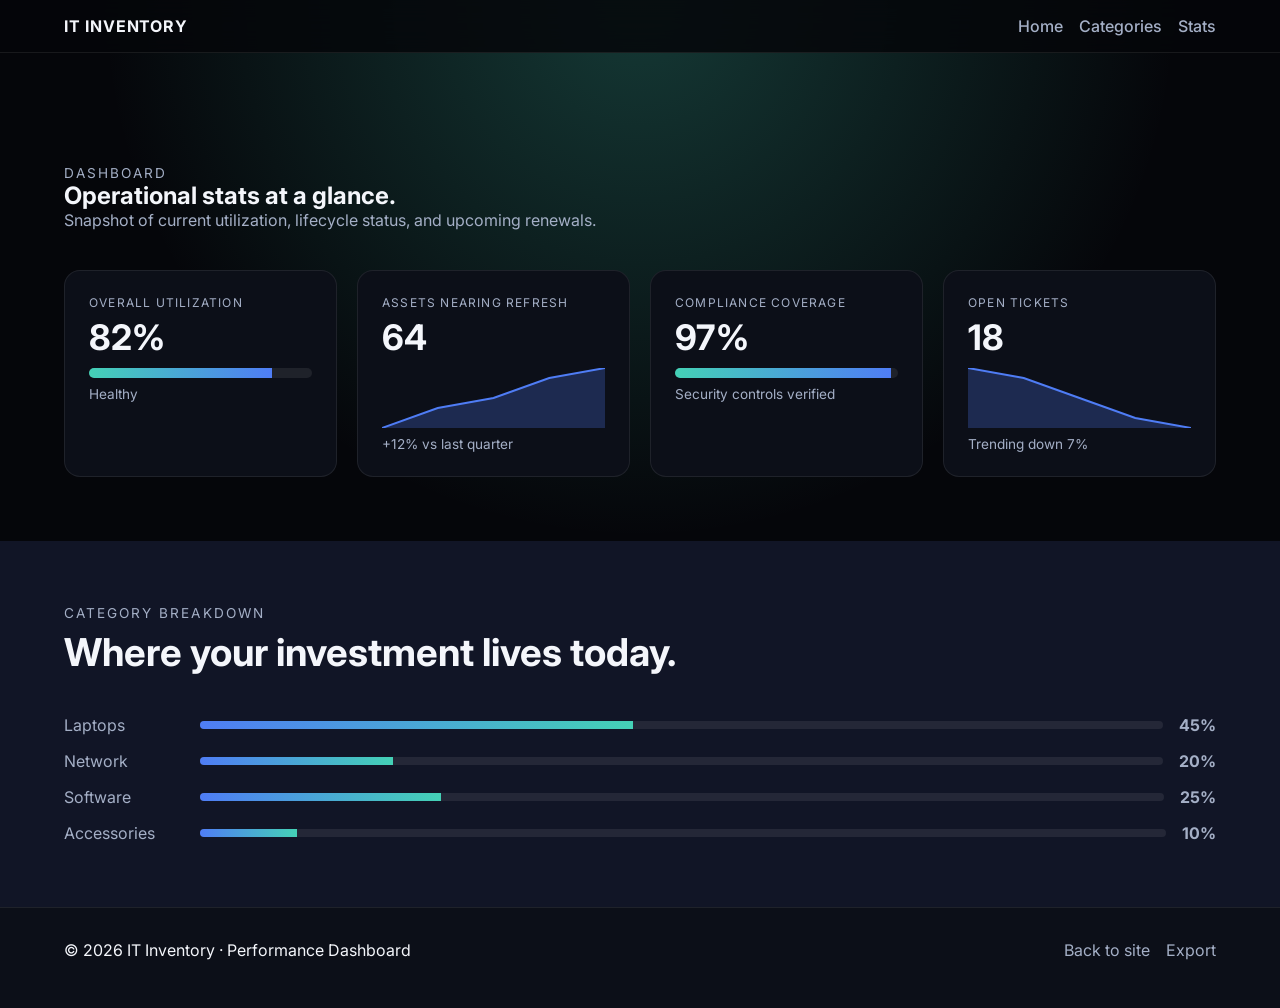
==== stats.html @ c0c3bbf4 "Create IT inventory site" ====
<!DOCTYPE html>
<html lang="en">
  <head>
    <meta charset="UTF-8" />
    <meta name="viewport" content="width=device-width, initial-scale=1.0" />
    <title>IT Inventory Stats</title>
    <link rel="preconnect" href="https://fonts.googleapis.com" />
    <link rel="preconnect" href="https://fonts.gstatic.com" crossorigin />
    <link
      href="https://fonts.googleapis.com/css2?family=Inter:wght@400;500;600;700&display=swap"
      rel="stylesheet"
    />
    <link rel="stylesheet" href="styles.css" />
  </head>
  <body class="stats-page">
    <header class="site-header">
      <div class="container">
        <div class="brand">IT Inventory</div>
        <nav>
          <a href="index.html">Home</a>
          <a href="index.html#categories">Categories</a>
          <a href="#">Stats</a>
        </nav>
      </div>
    </header>

    <main>
      <section class="section">
        <div class="container">
          <div class="section-heading">
            <p class="eyebrow">Dashboard</p>
            <h1>Operational stats at a glance.</h1>
            <p>Snapshot of current utilization, lifecycle status, and upcoming renewals.</p>
          </div>
          <div class="stats-grid">
            <article class="stat-card">
              <p class="label">Overall utilization</p>
              <h2>82%</h2>
              <div class="progress" data-value="82"></div>
              <p class="caption">Healthy</p>
            </article>
            <article class="stat-card">
              <p class="label">Assets nearing refresh</p>
              <h2>64</h2>
              <div class="sparkline" data-points="40,48,52,60,64"></div>
              <p class="caption">+12% vs last quarter</p>
            </article>
            <article class="stat-card">
              <p class="label">Compliance coverage</p>
              <h2>97%</h2>
              <div class="progress" data-value="97"></div>
              <p class="caption">Security controls verified</p>
            </article>
            <article class="stat-card">
              <p class="label">Open tickets</p>
              <h2>18</h2>
              <div class="sparkline" data-points="24,23,21,19,18"></div>
              <p class="caption">Trending down 7%</p>
            </article>
          </div>
        </div>
      </section>

      <section class="section muted">
        <div class="container">
          <div class="section-heading">
            <p class="eyebrow">Category breakdown</p>
            <h2>Where your investment lives today.</h2>
          </div>
          <div class="breakdown">
            <div class="breakdown-item">
              <span>Laptops</span>
              <div class="bar" data-value="45"></div>
              <strong>45%</strong>
            </div>
            <div class="breakdown-item">
              <span>Network</span>
              <div class="bar" data-value="20"></div>
              <strong>20%</strong>
            </div>
            <div class="breakdown-item">
              <span>Software</span>
              <div class="bar" data-value="25"></div>
              <strong>25%</strong>
            </div>
            <div class="breakdown-item">
              <span>Accessories</span>
              <div class="bar" data-value="10"></div>
              <strong>10%</strong>
            </div>
          </div>
        </div>
      </section>
    </main>

    <footer class="site-footer">
      <div class="container">
        <p>© <span id="year"></span> IT Inventory · Performance Dashboard</p>
        <div class="footer-links">
          <a href="index.html">Back to site</a>
          <a href="#">Export</a>
        </div>
      </div>
    </footer>

    <script src="script.js"></script>
  </body>
</html>
---- styles.css ----
:root {
  color-scheme: light dark;
  --bg: #05060a;
  --surface: #0c0f18;
  --surface-alt: #111526;
  --accent: #44d1b6;
  --accent-dark: #2ba087;
  --text: #f4f6fb;
  --muted: #a4afc6;
  --border: rgba(255, 255, 255, 0.08);
  font-family: 'Inter', system-ui, -apple-system, BlinkMacSystemFont, 'Segoe UI', sans-serif;
}

* {
  margin: 0;
  padding: 0;
  box-sizing: border-box;
}

body {
  background: radial-gradient(circle at top, rgba(68, 209, 182, 0.25), transparent 45%),
    var(--bg);
  color: var(--text);
  min-height: 100vh;
}

img {
  max-width: 100%;
  display: block;
}

.container {
  width: min(1200px, 90%);
  margin: 0 auto;
}

.site-header {
  position: sticky;
  top: 0;
  z-index: 10;
  background: rgba(5, 6, 10, 0.85);
  backdrop-filter: blur(12px);
  border-bottom: 1px solid var(--border);
}

.site-header .container {
  display: flex;
  align-items: center;
  justify-content: space-between;
  padding: 1rem 0;
}

.brand {
  font-weight: 700;
  letter-spacing: 0.05em;
  text-transform: uppercase;
}

nav {
  display: flex;
  gap: 1rem;
  align-items: center;
}

nav a {
  color: var(--muted);
  text-decoration: none;
  font-weight: 500;
}

nav a:hover {
  color: var(--text);
}

.btn {
  display: inline-flex;
  align-items: center;
  justify-content: center;
  padding: 0.65rem 1.4rem;
  border-radius: 999px;
  background: var(--accent);
  color: #041410;
  font-weight: 600;
  text-decoration: none;
  border: none;
  cursor: pointer;
  transition: transform 0.2s ease, background 0.2s ease;
}

.btn:hover {
  transform: translateY(-1px);
  background: var(--accent-dark);
}

.btn.ghost {
  background: transparent;
  color: var(--text);
  border: 1px solid var(--border);
}

.hero {
  padding: 5rem 0 3rem;
}

.hero-content {
  display: grid;
  grid-template-columns: repeat(auto-fit, minmax(280px, 1fr));
  gap: 2.5rem;
  align-items: center;
}

.hero h1 {
  font-size: clamp(2rem, 4vw, 3.5rem);
  margin-bottom: 1rem;
}

.hero p {
  color: var(--muted);
  line-height: 1.6;
}

.hero-card {
  background: var(--surface);
  border-radius: 1.5rem;
  padding: 1.5rem;
  border: 1px solid var(--border);
  box-shadow: 0 25px 60px rgba(0, 0, 0, 0.4);
}

.hero-card h3 {
  margin-bottom: 1rem;
}

.hero-card ul {
  list-style: none;
  display: flex;
  flex-direction: column;
  gap: 0.85rem;
}

.hero-card li {
  display: flex;
  justify-content: space-between;
  padding-bottom: 0.5rem;
  border-bottom: 1px solid var(--border);
}

.hero-note {
  margin-top: 1rem;
  font-size: 0.9rem;
  color: var(--muted);
}

.section {
  padding: 4rem 0;
}

.section.muted {
  background: var(--surface-alt);
}

.section-heading {
  max-width: 640px;
  margin-bottom: 2.5rem;
}

.section-heading h2 {
  margin-top: 0.5rem;
  margin-bottom: 0.75rem;
  font-size: clamp(1.8rem, 3vw, 2.5rem);
}

.section-heading p {
  color: var(--muted);
}

.eyebrow {
  font-size: 0.85rem;
  letter-spacing: 0.15em;
  text-transform: uppercase;
  color: var(--accent);
}

.card-grid {
  display: grid;
  grid-template-columns: repeat(auto-fit, minmax(240px, 1fr));
  gap: 1.5rem;
}

.card {
  background: var(--surface);
  border-radius: 1rem;
  padding: 1.5rem;
  border: 1px solid var(--border);
  display: flex;
  flex-direction: column;
  gap: 0.75rem;
}

.card ul {
  list-style: none;
  color: var(--muted);
  line-height: 1.5;
}

.feature-grid {
  display: grid;
  grid-template-columns: repeat(auto-fit, minmax(220px, 1fr));
  gap: 1.25rem;
}

.feature-grid article {
  background: rgba(255, 255, 255, 0.02);
  padding: 1.5rem;
  border-radius: 1rem;
  border: 1px solid var(--border);
}

.contact {
  display: grid;
  grid-template-columns: repeat(auto-fit, minmax(280px, 1fr));
  gap: 2rem;
  align-items: center;
}

.contact-form {
  display: flex;
  flex-direction: column;
  gap: 1rem;
  background: var(--surface);
  padding: 1.5rem;
  border-radius: 1rem;
  border: 1px solid var(--border);
}

.contact-form label {
  display: flex;
  flex-direction: column;
  gap: 0.35rem;
  font-size: 0.9rem;
  color: var(--muted);
}

.contact-form input,
.contact-form textarea {
  padding: 0.75rem 1rem;
  border-radius: 0.75rem;
  border: 1px solid var(--border);
  background: rgba(255, 255, 255, 0.02);
  color: var(--text);
}

.contact-form input:focus,
.contact-form textarea:focus {
  outline: 1px solid var(--accent);
}

.site-footer {
  padding: 2rem 0 3rem;
  border-top: 1px solid var(--border);
  background: var(--surface);
}

.site-footer .container {
  display: flex;
  flex-wrap: wrap;
  gap: 1rem;
  justify-content: space-between;
  align-items: center;
}

.footer-links {
  display: flex;
  gap: 1rem;
}

.footer-links a {
  color: var(--muted);
  text-decoration: none;
}

.stats-page main {
  padding-top: 3rem;
}

.stats-grid {
  display: grid;
  grid-template-columns: repeat(auto-fit, minmax(220px, 1fr));
  gap: 1.25rem;
}

.stat-card {
  background: var(--surface);
  border-radius: 1rem;
  padding: 1.5rem;
  border: 1px solid var(--border);
}

.stat-card h2 {
  font-size: 2.2rem;
  margin: 0.35rem 0 0.65rem;
}

.label {
  color: var(--muted);
  text-transform: uppercase;
  letter-spacing: 0.1em;
  font-size: 0.75rem;
}

.caption {
  color: var(--muted);
  font-size: 0.85rem;
  margin-top: 0.5rem;
}

.progress {
  height: 10px;
  border-radius: 999px;
  background: rgba(255, 255, 255, 0.08);
  overflow: hidden;
}

.progress .fill {
  display: block;
  height: 100%;
  width: 0;
  background: linear-gradient(90deg, var(--accent), #4f7df5);
  transition: width 0.6s ease;
}

.sparkline {
  height: 60px;
  position: relative;
}

.sparkline canvas {
  width: 100%;
  height: 100%;
}

.breakdown {
  display: flex;
  flex-direction: column;
  gap: 1rem;
}

.breakdown-item {
  display: grid;
  grid-template-columns: 120px 1fr auto;
  gap: 1rem;
  align-items: center;
  color: var(--muted);
}

.breakdown-item .bar {
  height: 8px;
  border-radius: 999px;
  background: rgba(255, 255, 255, 0.08);
  overflow: hidden;
  position: relative;
}

.breakdown-item .bar .fill {
  display: block;
  position: absolute;
  inset: 0;
  width: 0;
  background: linear-gradient(90deg, #4f7df5, var(--accent));
  transition: width 0.6s ease;
}

@media (max-width: 640px) {
  nav {
    flex-wrap: wrap;
    justify-content: flex-end;
  }

  .breakdown-item {
    grid-template-columns: 1fr;
  }

  .hero-card {
    order: -1;
  }
}
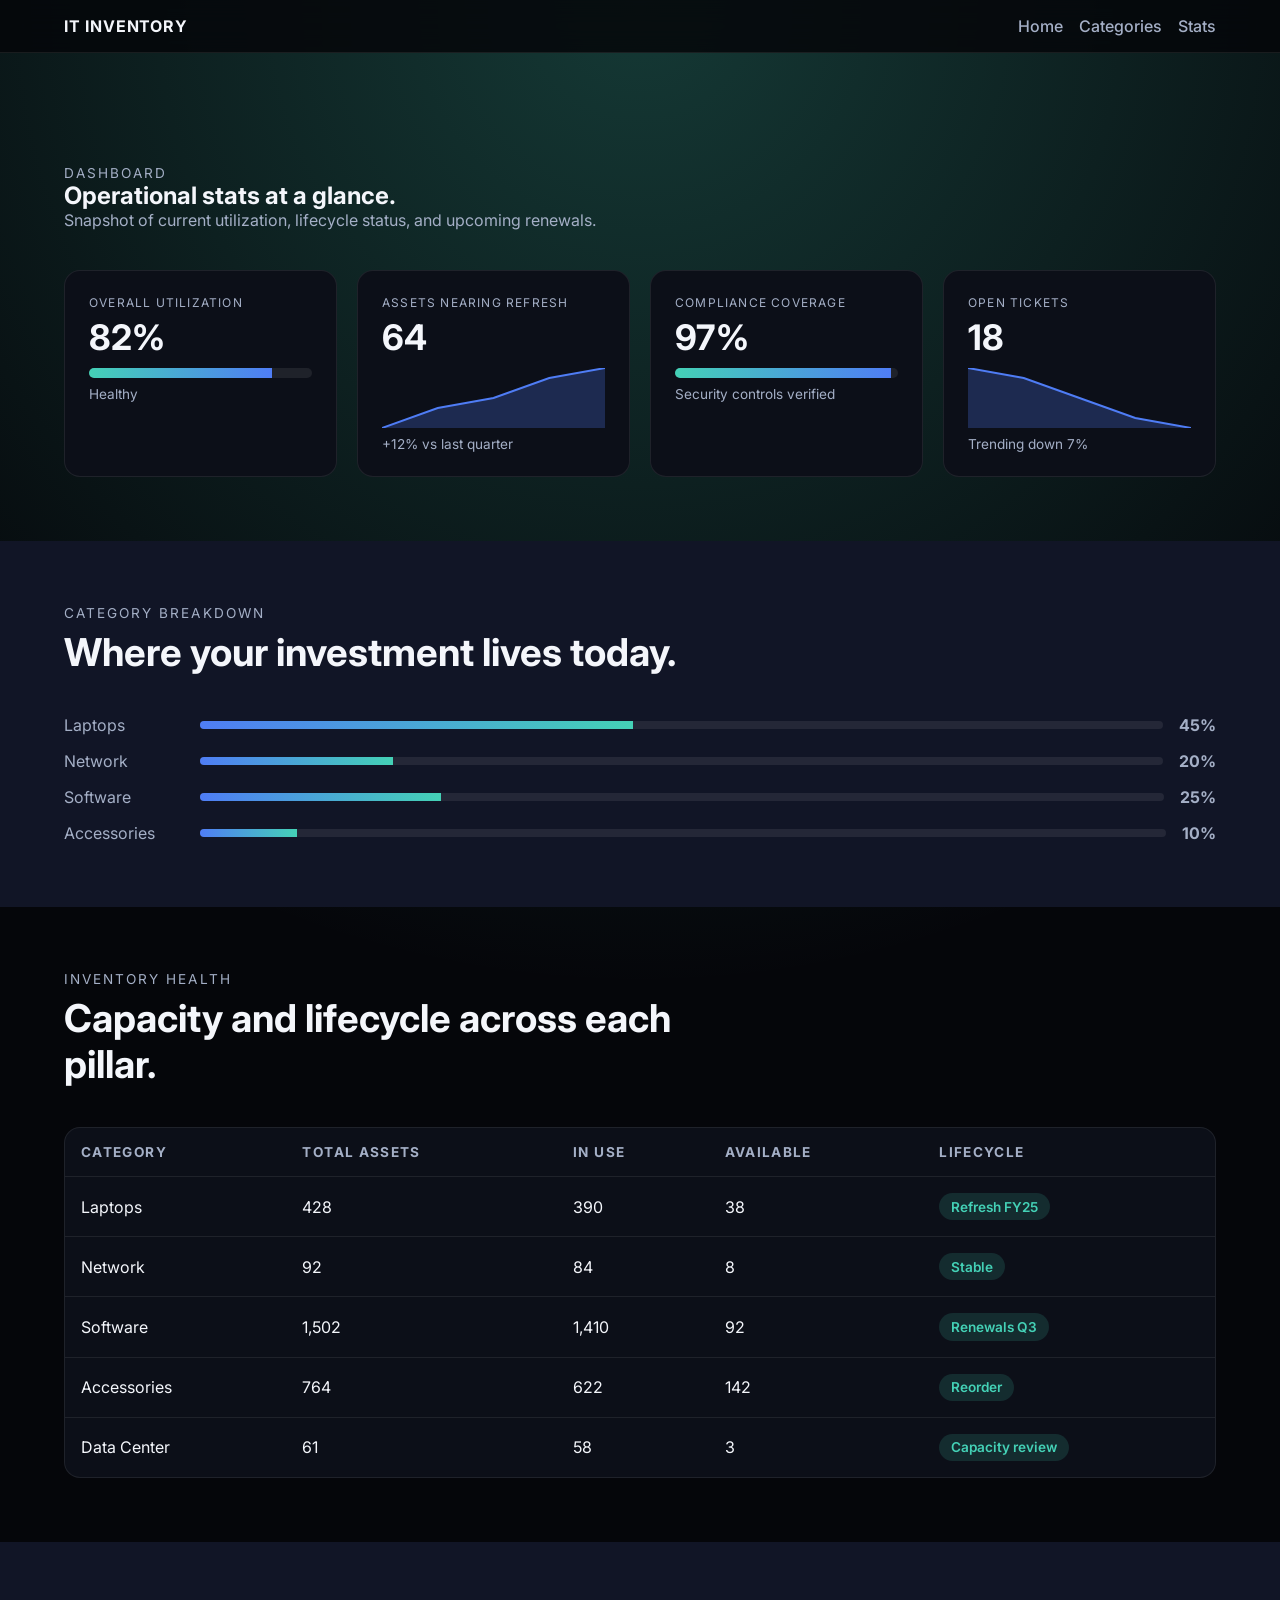
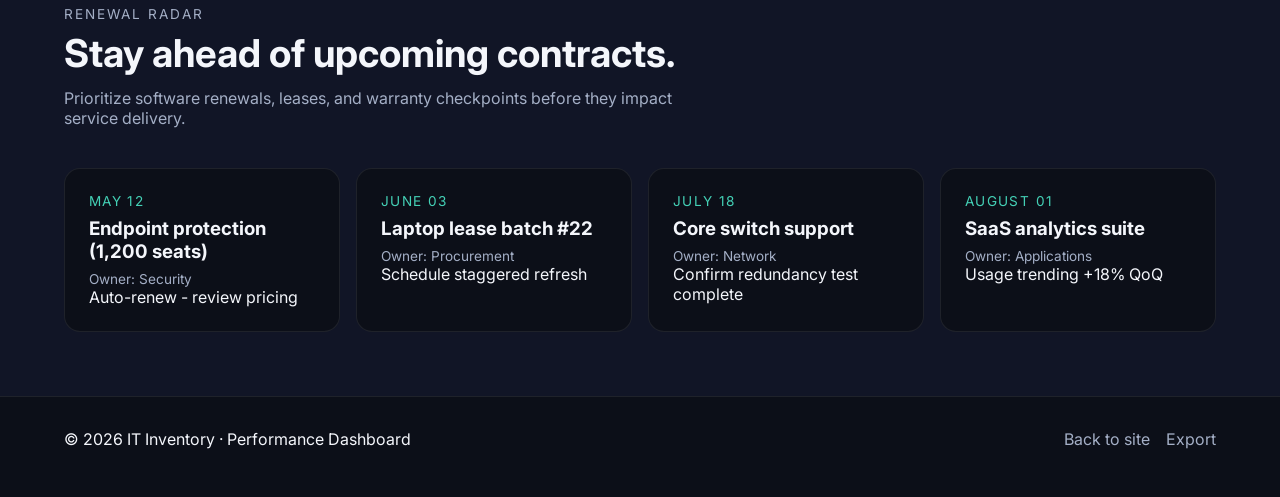
==== commit e1739065: "Enhance marketing site and stats dashboards" ====
--- a/stats.html
+++ b/stats.html
@@ -91,6 +91,40 @@
           </div>
         </div>
       </section>
+
+      <section class="section">
+        <div class="container">
+          <div class="section-heading">
+            <p class="eyebrow">Inventory health</p>
+            <h2>Capacity and lifecycle across each pillar.</h2>
+          </div>
+          <div class="table-wrapper">
+            <table>
+              <thead>
+                <tr>
+                  <th scope="col">Category</th>
+                  <th scope="col">Total assets</th>
+                  <th scope="col">In use</th>
+                  <th scope="col">Available</th>
+                  <th scope="col">Lifecycle</th>
+                </tr>
+              </thead>
+              <tbody id="inventory-table-body"></tbody>
+            </table>
+          </div>
+        </div>
+      </section>
+
+      <section class="section muted">
+        <div class="container">
+          <div class="section-heading">
+            <p class="eyebrow">Renewal radar</p>
+            <h2>Stay ahead of upcoming contracts.</h2>
+            <p>Prioritize software renewals, leases, and warranty checkpoints before they impact service delivery.</p>
+          </div>
+          <div id="renewal-list" class="timeline"></div>
+        </div>
+      </section>
     </main>
 
     <footer class="site-footer">
--- a/styles.css
+++ b/styles.css
@@ -119,6 +119,13 @@
   line-height: 1.6;
 }
 
+.hero-actions {
+  display: flex;
+  flex-wrap: wrap;
+  gap: 0.75rem;
+  margin-top: 1.5rem;
+}
+
 .hero-card {
   background: var(--surface);
   border-radius: 1.5rem;
@@ -172,6 +179,30 @@
 
 .section-heading p {
   color: var(--muted);
+}
+
+.trusted-inner {
+  display: flex;
+  flex-direction: column;
+  gap: 1.5rem;
+  align-items: flex-start;
+}
+
+.logo-row {
+  display: grid;
+  grid-template-columns: repeat(auto-fit, minmax(140px, 1fr));
+  gap: 1rem;
+  width: 100%;
+  color: rgba(255, 255, 255, 0.6);
+  font-size: 0.95rem;
+}
+
+.logo-row span {
+  padding: 0.75rem 1rem;
+  border: 1px solid var(--border);
+  border-radius: 999px;
+  text-align: center;
+  background: rgba(255, 255, 255, 0.02);
 }
 
 .eyebrow {
@@ -214,6 +245,64 @@
   padding: 1.5rem;
   border-radius: 1rem;
   border: 1px solid var(--border);
+}
+
+.process-grid {
+  display: grid;
+  grid-template-columns: repeat(auto-fit, minmax(220px, 1fr));
+  gap: 1.5rem;
+}
+
+.process-card {
+  background: var(--surface);
+  border-radius: 1rem;
+  padding: 1.75rem;
+  border: 1px solid var(--border);
+  position: relative;
+}
+
+.process-card .step {
+  position: absolute;
+  top: 1.25rem;
+  right: 1.5rem;
+  font-size: 0.85rem;
+  letter-spacing: 0.15em;
+  color: rgba(255, 255, 255, 0.4);
+}
+
+.process-card h3 {
+  margin-bottom: 0.5rem;
+}
+
+.testimonial-inner {
+  text-align: center;
+  max-width: 840px;
+}
+
+.testimonial blockquote {
+  font-size: clamp(1.3rem, 3vw, 1.9rem);
+  font-weight: 600;
+  line-height: 1.4;
+}
+
+.testimonial .attribution {
+  margin-top: 1rem;
+  color: var(--muted);
+  font-size: 0.95rem;
+}
+
+.cta-ribbon {
+  background: linear-gradient(120deg, rgba(68, 209, 182, 0.15), rgba(79, 125, 245, 0.25));
+  border-top: 1px solid var(--border);
+  border-bottom: 1px solid var(--border);
+}
+
+.ribbon-inner {
+  display: flex;
+  flex-wrap: wrap;
+  justify-content: space-between;
+  align-items: center;
+  gap: 1.5rem;
 }
 
 .contact {
@@ -370,6 +459,69 @@
   transition: width 0.6s ease;
 }
 
+.table-wrapper {
+  border: 1px solid var(--border);
+  border-radius: 1rem;
+  overflow: hidden;
+  background: var(--surface);
+}
+
+table {
+  width: 100%;
+  border-collapse: collapse;
+}
+
+table th,
+table td {
+  padding: 1rem;
+  text-align: left;
+  border-bottom: 1px solid var(--border);
+}
+
+table th {
+  font-size: 0.85rem;
+  letter-spacing: 0.1em;
+  text-transform: uppercase;
+  color: var(--muted);
+}
+
+table tbody tr:last-child td {
+  border-bottom: none;
+}
+
+.badge {
+  display: inline-flex;
+  align-items: center;
+  padding: 0.35rem 0.75rem;
+  border-radius: 999px;
+  background: rgba(68, 209, 182, 0.15);
+  color: var(--accent);
+  font-size: 0.85rem;
+  font-weight: 600;
+}
+
+.timeline {
+  display: grid;
+  grid-template-columns: repeat(auto-fit, minmax(240px, 1fr));
+  gap: 1rem;
+}
+
+.timeline-card {
+  border: 1px solid var(--border);
+  border-radius: 1rem;
+  padding: 1.5rem;
+  background: var(--surface);
+  position: relative;
+}
+
+.timeline-date {
+  font-size: 0.85rem;
+  letter-spacing: 0.1em;
+  text-transform: uppercase;
+  color: var(--accent);
+  margin-bottom: 0.5rem;
+}
+
 @media (max-width: 640px) {
   nav {
     flex-wrap: wrap;
@@ -383,4 +535,13 @@
   .hero-card {
     order: -1;
   }
-}
+
+  .logo-row {
+    grid-template-columns: repeat(2, minmax(0, 1fr));
+  }
+
+  .ribbon-inner {
+    flex-direction: column;
+    align-items: flex-start;
+  }
+}
